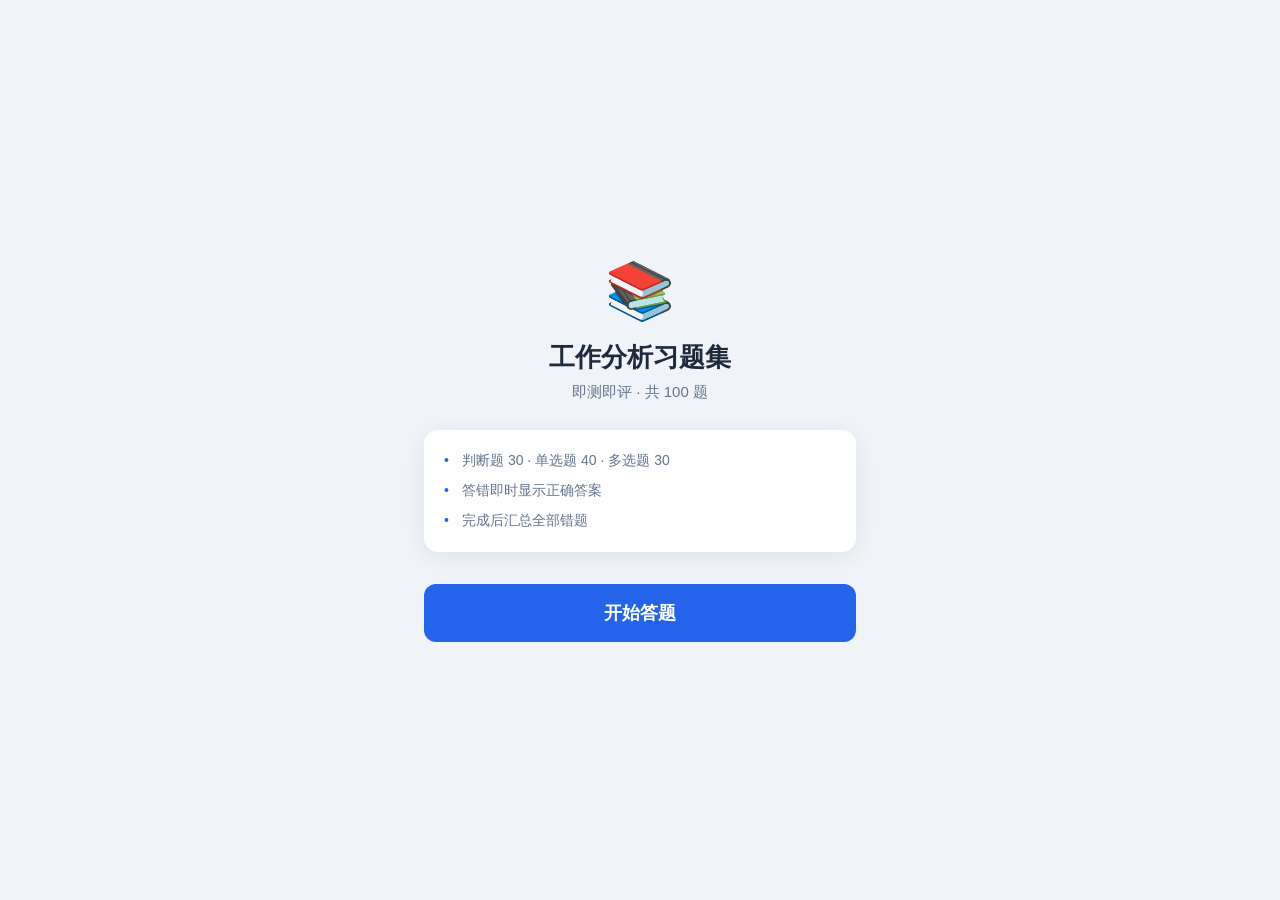
==== index.html @ 5bb1fda7 "Initial commit: work analysis mobile quiz app" ====
<!DOCTYPE html>
<html lang="zh-CN">
<head>
  <meta charset="UTF-8">
  <meta name="viewport" content="width=device-width, initial-scale=1.0, maximum-scale=1.0, user-scalable=no">
  <meta name="apple-mobile-web-app-capable" content="yes">
  <meta name="theme-color" content="#2563eb">
  <title>工作分析 · 即测即评</title>
  <link rel="stylesheet" href="css/app.css">
</head>
<body>
  <div id="app">
    <!-- 首页 -->
    <section id="screen-home" class="screen active">
      <div class="hero">
        <div class="hero-icon">📚</div>
        <h1>工作分析习题集</h1>
        <p class="subtitle">即测即评 · 共 100 题</p>
        <ul class="info-list">
          <li>判断题 30 · 单选题 40 · 多选题 30</li>
          <li>答错即时显示正确答案</li>
          <li>完成后汇总全部错题</li>
        </ul>
        <button id="btn-start" class="btn btn-primary btn-lg">开始答题</button>
      </div>
    </section>

    <!-- 答题页 -->
    <section id="screen-quiz" class="screen">
      <header class="quiz-header">
        <div class="progress-wrap">
          <div class="progress-bar">
            <div id="progress-fill" class="progress-fill"></div>
          </div>
          <span id="progress-text" class="progress-text">1 / 100</span>
        </div>
        <div class="meta-row">
          <span id="q-type" class="badge">单选题</span>
          <span id="q-chapter" class="chapter"></span>
        </div>
      </header>

      <main class="quiz-body">
        <h2 id="q-stem" class="question-stem"></h2>
        <div id="options" class="options"></div>
      </main>

      <footer class="quiz-footer">
        <button id="btn-submit" class="btn btn-primary" disabled>确认答案</button>
      </footer>
    </section>

    <!-- 答错弹层 -->
    <div id="modal-wrong" class="modal hidden">
      <div class="modal-backdrop"></div>
      <div class="modal-card wrong-card">
        <div class="modal-icon">✗</div>
        <h3>回答错误</h3>
        <div class="answer-compare">
          <p><strong>你的答案：</strong><span id="wrong-user-answer"></span></p>
          <p><strong>正确答案：</strong><span id="wrong-correct-answer" class="correct-text"></span></p>
        </div>
        <button id="btn-wrong-next" class="btn btn-primary">继续下一题</button>
      </div>
    </div>

    <!-- 答对提示 -->
    <div id="toast-correct" class="toast hidden">
      <span>✓ 回答正确</span>
    </div>

    <!-- 结果页 -->
    <section id="screen-result" class="screen">
      <div class="result-hero">
        <div id="result-score-circle" class="score-circle">
          <span id="result-score">0</span>
          <small>分</small>
        </div>
        <h2>答题完成</h2>
        <p id="result-summary" class="result-summary"></p>
      </div>

      <div id="wrong-section" class="wrong-section hidden">
        <h3>错题汇总（<span id="wrong-count">0</span> 题）</h3>
        <div id="wrong-list" class="wrong-list"></div>
      </div>

      <div id="perfect-msg" class="perfect-msg hidden">
        <div class="perfect-icon">🎉</div>
        <p>全部答对，太棒了！</p>
      </div>

      <button id="btn-restart" class="btn btn-primary btn-lg">重新答题</button>
    </section>
  </div>

  <script src="data/questions.js"></script>
  <script src="js/app.js"></script>
</body>
</html>
---- css/app.css ----
*, *::before, *::after { box-sizing: border-box; margin: 0; padding: 0; }

:root {
  --primary: #2563eb;
  --primary-dark: #1d4ed8;
  --success: #16a34a;
  --danger: #dc2626;
  --bg: #f0f4f8;
  --card: #ffffff;
  --text: #1e293b;
  --text-muted: #64748b;
  --border: #e2e8f0;
  --radius: 14px;
  --shadow: 0 4px 24px rgba(15, 23, 42, 0.08);
}

html, body {
  height: 100%;
  font-family: -apple-system, BlinkMacSystemFont, "Segoe UI", "PingFang SC", "Hiragino Sans GB", "Microsoft YaHei", sans-serif;
  background: var(--bg);
  color: var(--text);
  -webkit-tap-highlight-color: transparent;
  overscroll-behavior: none;
}

#app {
  min-height: 100vh;
  max-width: 480px;
  margin: 0 auto;
  position: relative;
}

.screen {
  display: none;
  min-height: 100vh;
  flex-direction: column;
}

.screen.active {
  display: flex;
}

/* ── Home ── */
.hero {
  flex: 1;
  display: flex;
  flex-direction: column;
  align-items: center;
  justify-content: center;
  padding: 32px 24px;
  text-align: center;
}

.hero-icon { font-size: 56px; margin-bottom: 16px; }

.hero h1 {
  font-size: 26px;
  font-weight: 700;
  margin-bottom: 8px;
}

.subtitle {
  color: var(--text-muted);
  font-size: 15px;
  margin-bottom: 28px;
}

.info-list {
  list-style: none;
  text-align: left;
  background: var(--card);
  border-radius: var(--radius);
  padding: 16px 20px;
  margin-bottom: 32px;
  width: 100%;
  box-shadow: var(--shadow);
}

.info-list li {
  font-size: 14px;
  color: var(--text-muted);
  padding: 6px 0;
  padding-left: 18px;
  position: relative;
}

.info-list li::before {
  content: "•";
  position: absolute;
  left: 0;
  color: var(--primary);
}

/* ── Buttons ── */
.btn {
  display: inline-flex;
  align-items: center;
  justify-content: center;
  border: none;
  border-radius: 12px;
  font-size: 16px;
  font-weight: 600;
  cursor: pointer;
  transition: transform 0.1s, opacity 0.15s;
  -webkit-user-select: none;
  user-select: none;
}

.btn:active { transform: scale(0.97); }
.btn:disabled { opacity: 0.45; cursor: not-allowed; transform: none; }

.btn-primary {
  background: var(--primary);
  color: #fff;
  width: 100%;
  padding: 15px 24px;
}

.btn-primary:not(:disabled):hover { background: var(--primary-dark); }
.btn-lg { font-size: 18px; padding: 17px 32px; }

/* ── Quiz Header ── */
.quiz-header {
  padding: 16px 20px 12px;
  background: var(--card);
  border-bottom: 1px solid var(--border);
  position: sticky;
  top: 0;
  z-index: 10;
}

.progress-wrap {
  display: flex;
  align-items: center;
  gap: 12px;
  margin-bottom: 10px;
}

.progress-bar {
  flex: 1;
  height: 6px;
  background: var(--border);
  border-radius: 99px;
  overflow: hidden;
}

.progress-fill {
  height: 100%;
  background: var(--primary);
  border-radius: 99px;
  transition: width 0.3s ease;
  width: 1%;
}

.progress-text {
  font-size: 13px;
  color: var(--text-muted);
  white-space: nowrap;
  min-width: 52px;
  text-align: right;
}

.meta-row {
  display: flex;
  align-items: center;
  gap: 8px;
}

.badge {
  font-size: 12px;
  font-weight: 600;
  padding: 3px 10px;
  border-radius: 99px;
  background: #dbeafe;
  color: var(--primary);
}

.chapter {
  font-size: 12px;
  color: var(--text-muted);
  overflow: hidden;
  text-overflow: ellipsis;
  white-space: nowrap;
}

/* ── Quiz Body ── */
.quiz-body {
  flex: 1;
  padding: 20px;
  overflow-y: auto;
}

.question-stem {
  font-size: 17px;
  line-height: 1.65;
  font-weight: 500;
  margin-bottom: 24px;
}

.options {
  display: flex;
  flex-direction: column;
  gap: 10px;
}

.option-btn {
  display: flex;
  align-items: flex-start;
  gap: 12px;
  width: 100%;
  padding: 14px 16px;
  background: var(--card);
  border: 2px solid var(--border);
  border-radius: var(--radius);
  font-size: 15px;
  line-height: 1.5;
  text-align: left;
  cursor: pointer;
  transition: border-color 0.15s, background 0.15s;
  color: var(--text);
}

.option-btn .opt-key {
  flex-shrink: 0;
  width: 28px;
  height: 28px;
  border-radius: 50%;
  background: var(--bg);
  display: flex;
  align-items: center;
  justify-content: center;
  font-size: 13px;
  font-weight: 700;
  color: var(--text-muted);
  transition: background 0.15s, color 0.15s;
}

.option-btn.selected {
  border-color: var(--primary);
  background: #eff6ff;
}

.option-btn.selected .opt-key {
  background: var(--primary);
  color: #fff;
}

.option-btn.correct-flash {
  border-color: var(--success);
  background: #f0fdf4;
}

.option-judge {
  justify-content: center;
  font-size: 17px;
  font-weight: 600;
  padding: 18px;
}

/* ── Quiz Footer ── */
.quiz-footer {
  padding: 16px 20px 24px;
  background: var(--card);
  border-top: 1px solid var(--border);
}

/* ── Modal ── */
.modal {
  position: fixed;
  inset: 0;
  z-index: 100;
  display: flex;
  align-items: center;
  justify-content: center;
  padding: 24px;
}

.modal.hidden { display: none; }

.modal-backdrop {
  position: absolute;
  inset: 0;
  background: rgba(15, 23, 42, 0.5);
}

.modal-card {
  position: relative;
  background: var(--card);
  border-radius: 20px;
  padding: 28px 24px;
  width: 100%;
  max-width: 360px;
  box-shadow: 0 20px 60px rgba(15, 23, 42, 0.2);
  text-align: center;
}

.modal-icon {
  width: 56px;
  height: 56px;
  border-radius: 50%;
  background: #fee2e2;
  color: var(--danger);
  font-size: 28px;
  display: flex;
  align-items: center;
  justify-content: center;
  margin: 0 auto 16px;
  font-weight: 700;
}

.modal-card h3 {
  font-size: 20px;
  margin-bottom: 16px;
}

.answer-compare {
  text-align: left;
  background: var(--bg);
  border-radius: 12px;
  padding: 14px 16px;
  margin-bottom: 20px;
  font-size: 14px;
  line-height: 1.8;
}

.correct-text { color: var(--success); font-weight: 600; }

/* ── Toast ── */
.toast {
  position: fixed;
  top: 50%;
  left: 50%;
  transform: translate(-50%, -50%);
  background: rgba(22, 163, 74, 0.95);
  color: #fff;
  padding: 16px 32px;
  border-radius: 99px;
  font-size: 17px;
  font-weight: 600;
  z-index: 200;
  pointer-events: none;
  animation: fadeInOut 1.2s ease forwards;
}

.toast.hidden { display: none; }

@keyframes fadeInOut {
  0%   { opacity: 0; transform: translate(-50%, -50%) scale(0.85); }
  15%  { opacity: 1; transform: translate(-50%, -50%) scale(1); }
  75%  { opacity: 1; }
  100% { opacity: 0; }
}

/* ── Result ── */
.result-hero {
  text-align: center;
  padding: 40px 24px 24px;
}

.score-circle {
  width: 120px;
  height: 120px;
  border-radius: 50%;
  background: linear-gradient(135deg, var(--primary), #7c3aed);
  color: #fff;
  display: flex;
  flex-direction: column;
  align-items: center;
  justify-content: center;
  margin: 0 auto 20px;
  box-shadow: 0 8px 32px rgba(37, 99, 235, 0.35);
}

.score-circle span { font-size: 42px; font-weight: 800; line-height: 1; }
.score-circle small { font-size: 14px; opacity: 0.85; }

.result-hero h2 { font-size: 22px; margin-bottom: 8px; }

.result-summary {
  color: var(--text-muted);
  font-size: 15px;
  margin-bottom: 8px;
}

.wrong-section {
  padding: 0 20px 16px;
}

.wrong-section h3 {
  font-size: 16px;
  margin-bottom: 12px;
  color: var(--danger);
}

.wrong-list {
  display: flex;
  flex-direction: column;
  gap: 12px;
  max-height: 50vh;
  overflow-y: auto;
  margin-bottom: 20px;
}

.wrong-item {
  background: var(--card);
  border-radius: var(--radius);
  padding: 14px 16px;
  border-left: 4px solid var(--danger);
  box-shadow: var(--shadow);
}

.wrong-item .wi-num {
  font-size: 12px;
  color: var(--text-muted);
  margin-bottom: 4px;
}

.wrong-item .wi-stem {
  font-size: 14px;
  line-height: 1.55;
  margin-bottom: 8px;
}

.wrong-item .wi-answers {
  font-size: 13px;
  line-height: 1.7;
}

.wi-wrong { color: var(--danger); }
.wi-right { color: var(--success); font-weight: 600; }

.perfect-msg {
  text-align: center;
  padding: 24px;
}

.perfect-icon { font-size: 48px; margin-bottom: 8px; }
.perfect-msg p { font-size: 18px; font-weight: 600; color: var(--success); }

#screen-result .btn-restart,
#screen-result #btn-restart {
  margin: 0 20px 32px;
  width: calc(100% - 40px);
}

.hidden { display: none !important; }
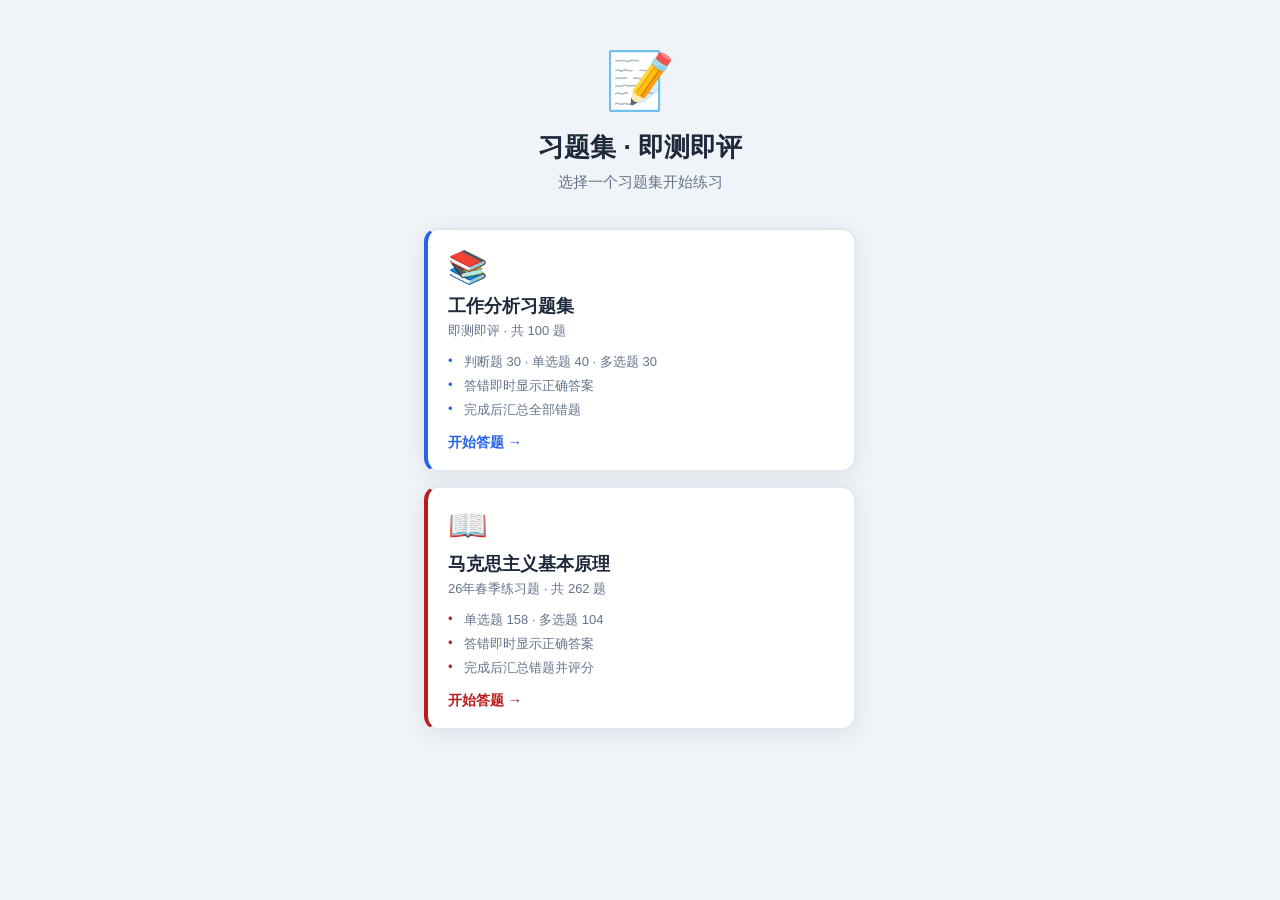
==== commit e0a36dc9: "Merge both quiz sets into a unified hub with shared quiz flow." ====
--- a/index.html
+++ b/index.html
@@ -5,29 +5,25 @@
   <meta name="viewport" content="width=device-width, initial-scale=1.0, maximum-scale=1.0, user-scalable=no">
   <meta name="apple-mobile-web-app-capable" content="yes">
   <meta name="theme-color" content="#2563eb">
-  <title>工作分析 · 即测即评</title>
+  <title>习题集 · 即测即评</title>
   <link rel="stylesheet" href="css/app.css">
 </head>
-<body>
+<body data-theme="blue">
   <div id="app">
-    <!-- 首页 -->
-    <section id="screen-home" class="screen active">
-      <div class="hero">
-        <div class="hero-icon">📚</div>
-        <h1>工作分析习题集</h1>
-        <p class="subtitle">即测即评 · 共 100 题</p>
-        <ul class="info-list">
-          <li>判断题 30 · 单选题 40 · 多选题 30</li>
-          <li>答错即时显示正确答案</li>
-          <li>完成后汇总全部错题</li>
-        </ul>
-        <button id="btn-start" class="btn btn-primary btn-lg">开始答题</button>
+    <!-- 选题首页 -->
+    <section id="screen-hub" class="screen active">
+      <div class="hero hub-hero">
+        <div class="hero-icon">📝</div>
+        <h1>习题集 · 即测即评</h1>
+        <p class="subtitle">选择一个习题集开始练习</p>
+        <div id="quiz-cards" class="quiz-cards"></div>
       </div>
     </section>
 
     <!-- 答题页 -->
     <section id="screen-quiz" class="screen">
       <header class="quiz-header">
+        <button id="btn-back-hub" class="btn-back" type="button">← 返回</button>
         <div class="progress-wrap">
           <div class="progress-bar">
             <div id="progress-fill" class="progress-fill"></div>
@@ -36,6 +32,9 @@
         </div>
         <div class="meta-row">
           <span id="q-type" class="badge">单选题</span>
+          <span id="quiz-title" class="chapter"></span>
+        </div>
+        <div class="meta-row">
           <span id="q-chapter" class="chapter"></span>
         </div>
       </header>
@@ -77,6 +76,7 @@
           <small>分</small>
         </div>
         <h2>答题完成</h2>
+        <p id="result-set-name" class="result-set-name"></p>
         <p id="result-summary" class="result-summary"></p>
       </div>
 
@@ -91,10 +91,13 @@
       </div>
 
       <button id="btn-restart" class="btn btn-primary btn-lg">重新答题</button>
+      <button id="btn-back-hub-result" class="btn btn-secondary btn-lg">返回选题</button>
     </section>
   </div>
 
   <script src="data/questions.js"></script>
+  <script src="data/marxism-questions.js"></script>
+  <script src="data/quiz-sets.js"></script>
   <script src="js/app.js"></script>
 </body>
 </html>
--- a/css/app.css
+++ b/css/app.css
@@ -14,6 +14,25 @@
   --shadow: 0 4px 24px rgba(15, 23, 42, 0.08);
 }
 
+body[data-theme="red"] {
+  --primary: #b91c1c;
+  --primary-dark: #991b1b;
+}
+
+body[data-theme="red"] .badge {
+  background: #fee2e2;
+  color: var(--primary);
+}
+
+body[data-theme="red"] .option-btn.selected {
+  background: #fef2f2;
+}
+
+body[data-theme="red"] .score-circle {
+  background: linear-gradient(135deg, var(--primary), #7f1d1d);
+  box-shadow: 0 8px 32px rgba(185, 28, 28, 0.35);
+}
+
 html, body {
   height: 100%;
   font-family: -apple-system, BlinkMacSystemFont, "Segoe UI", "PingFang SC", "Hiragino Sans GB", "Microsoft YaHei", sans-serif;
@@ -89,6 +108,128 @@
   position: absolute;
   left: 0;
   color: var(--primary);
+}
+
+/* ── Hub ── */
+.hub-hero {
+  justify-content: flex-start;
+  padding-top: 48px;
+}
+
+.quiz-cards {
+  display: flex;
+  flex-direction: column;
+  gap: 14px;
+  width: 100%;
+  margin-top: 8px;
+}
+
+.quiz-card {
+  display: flex;
+  flex-direction: column;
+  align-items: flex-start;
+  width: 100%;
+  padding: 18px 20px;
+  background: var(--card);
+  border: 2px solid var(--border);
+  border-radius: var(--radius);
+  box-shadow: var(--shadow);
+  text-align: left;
+  cursor: pointer;
+  transition: border-color 0.15s, transform 0.1s;
+  color: var(--text);
+}
+
+.quiz-card:active {
+  transform: scale(0.98);
+}
+
+.quiz-card-blue {
+  border-left: 4px solid #2563eb;
+}
+
+.quiz-card-red {
+  border-left: 4px solid #b91c1c;
+}
+
+.quiz-card .card-icon {
+  font-size: 32px;
+  margin-bottom: 8px;
+}
+
+.quiz-card h2 {
+  font-size: 18px;
+  font-weight: 700;
+  margin-bottom: 4px;
+}
+
+.quiz-card p {
+  font-size: 13px;
+  color: var(--text-muted);
+  margin-bottom: 10px;
+}
+
+.quiz-card ul {
+  list-style: none;
+  margin-bottom: 12px;
+  width: 100%;
+}
+
+.quiz-card li {
+  font-size: 13px;
+  color: var(--text-muted);
+  padding: 3px 0 3px 16px;
+  position: relative;
+}
+
+.quiz-card li::before {
+  content: "•";
+  position: absolute;
+  left: 0;
+  color: var(--primary);
+}
+
+.quiz-card-red li::before {
+  color: #b91c1c;
+}
+
+.card-action {
+  font-size: 14px;
+  font-weight: 600;
+  color: var(--primary);
+}
+
+.quiz-card-red .card-action {
+  color: #b91c1c;
+}
+
+.btn-back {
+  border: none;
+  background: none;
+  color: var(--text-muted);
+  font-size: 14px;
+  padding: 0 0 10px;
+  cursor: pointer;
+}
+
+.btn-secondary {
+  background: var(--card);
+  color: var(--text);
+  border: 2px solid var(--border);
+  width: calc(100% - 40px);
+  margin: 0 20px 32px;
+  padding: 15px 24px;
+}
+
+.result-set-name {
+  font-size: 14px;
+  color: var(--primary);
+  font-weight: 600;
+  margin-bottom: 4px;
+}
+
+#screen-result #btn-restart {
+  margin-bottom: 12px;
 }
 
 /* ── Buttons ── */
@@ -443,4 +584,16 @@
   width: calc(100% - 40px);
 }
 
+.link-other {
+  display: inline-block;
+  margin-top: 20px;
+  font-size: 14px;
+  color: var(--text-muted);
+  text-decoration: none;
+}
+
+.link-other:active {
+  color: var(--primary);
+}
+
 .hidden { display: none !important; }
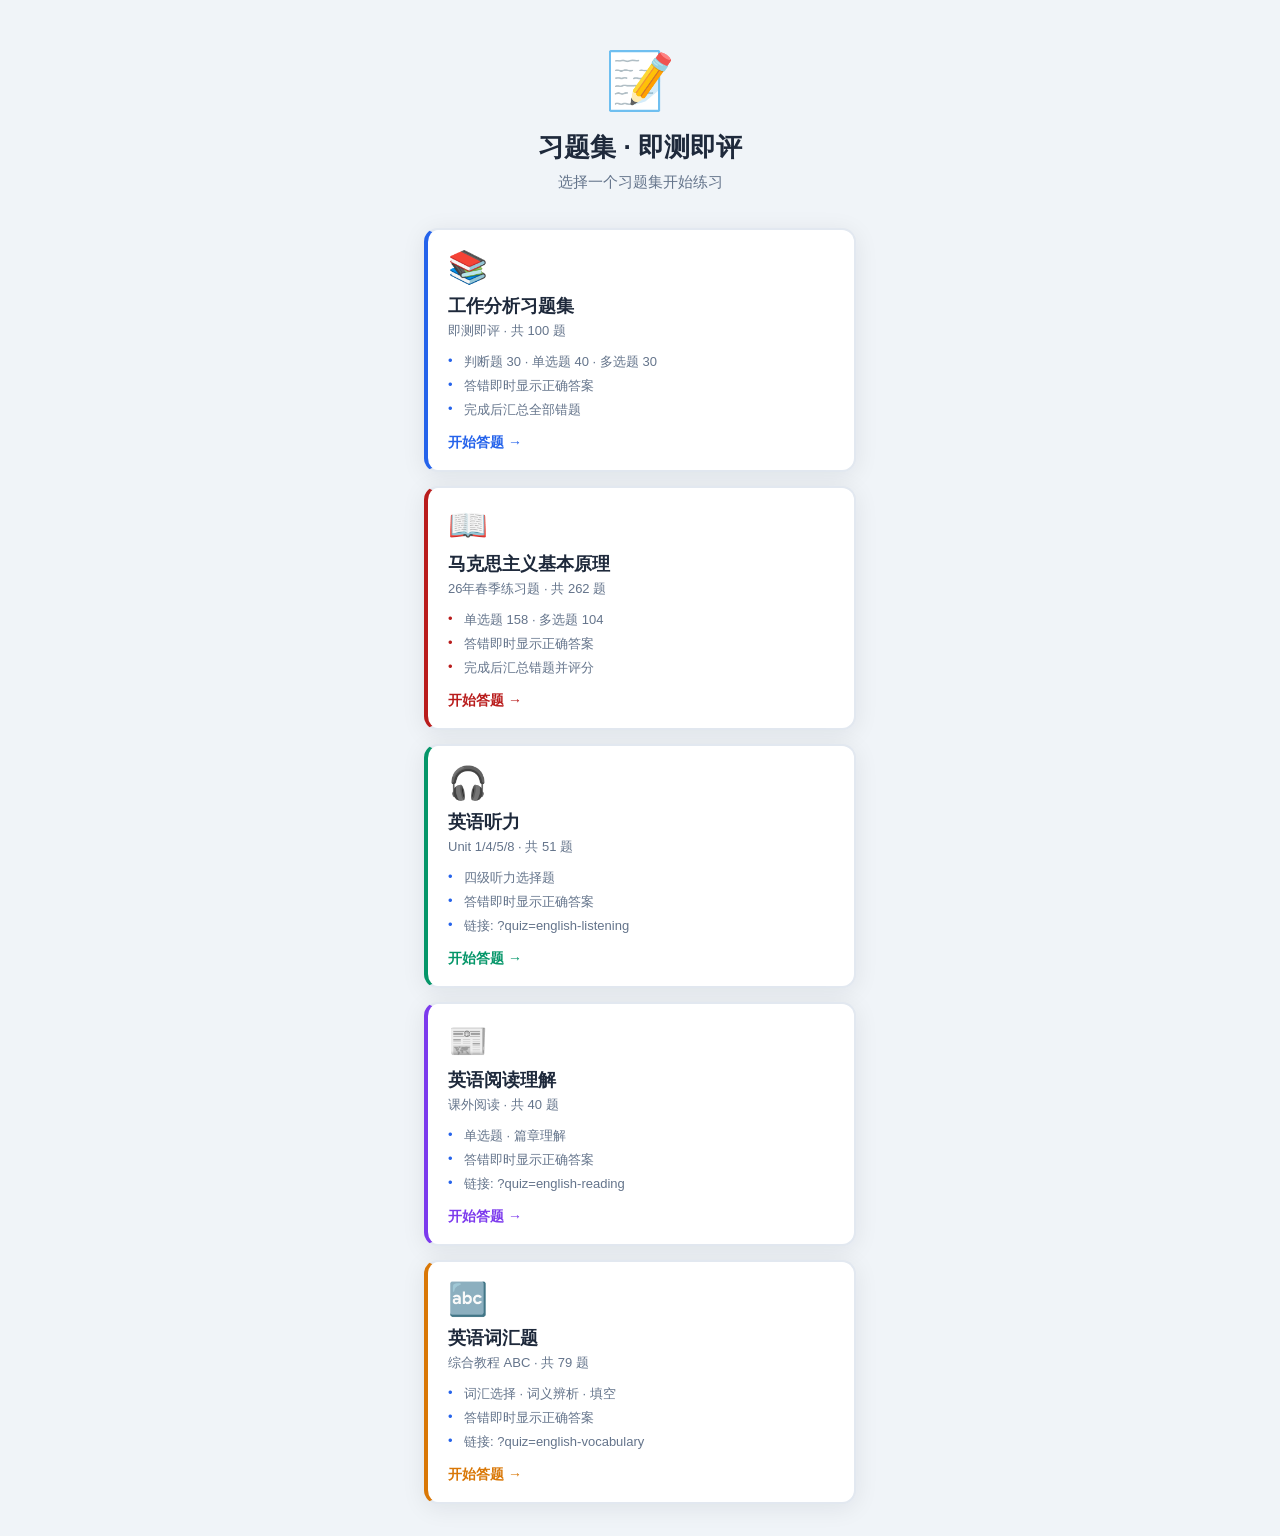
==== commit 07d1cf6d: "Add English listening, reading, and vocabulary quizzes for GitHub Pages access. Parse three PDFs int" ====
--- a/index.html
+++ b/index.html
@@ -97,6 +97,9 @@
 
   <script src="data/questions.js"></script>
   <script src="data/marxism-questions.js"></script>
+  <script src="data/english-listening.js"></script>
+  <script src="data/english-reading.js"></script>
+  <script src="data/english-vocabulary.js"></script>
   <script src="data/quiz-sets.js"></script>
   <script src="js/app.js"></script>
 </body>
--- a/css/app.css
+++ b/css/app.css
@@ -19,6 +19,21 @@
   --primary-dark: #991b1b;
 }
 
+body[data-theme="green"] {
+  --primary: #059669;
+  --primary-dark: #047857;
+}
+
+body[data-theme="purple"] {
+  --primary: #7c3aed;
+  --primary-dark: #6d28d9;
+}
+
+body[data-theme="amber"] {
+  --primary: #d97706;
+  --primary-dark: #b45309;
+}
+
 body[data-theme="red"] .badge {
   background: #fee2e2;
   color: var(--primary);
@@ -152,6 +167,18 @@
   border-left: 4px solid #b91c1c;
 }
 
+.quiz-card-green {
+  border-left: 4px solid #059669;
+}
+
+.quiz-card-purple {
+  border-left: 4px solid #7c3aed;
+}
+
+.quiz-card-amber {
+  border-left: 4px solid #d97706;
+}
+
 .quiz-card .card-icon {
   font-size: 32px;
   margin-bottom: 8px;
@@ -201,6 +228,30 @@
 
 .quiz-card-red .card-action {
   color: #b91c1c;
+}
+
+.quiz-card-green .card-action { color: #059669; }
+.quiz-card-purple .card-action { color: #7c3aed; }
+.quiz-card-amber .card-action { color: #d97706; }
+
+body[data-theme="green"] .badge,
+body[data-theme="purple"] .badge,
+body[data-theme="amber"] .badge {
+  background: color-mix(in srgb, var(--primary) 12%, white);
+  color: var(--primary);
+}
+
+body[data-theme="green"] .option-btn.selected,
+body[data-theme="purple"] .option-btn.selected,
+body[data-theme="amber"] .option-btn.selected {
+  background: color-mix(in srgb, var(--primary) 8%, white);
+}
+
+body[data-theme="green"] .score-circle,
+body[data-theme="purple"] .score-circle,
+body[data-theme="amber"] .score-circle {
+  background: linear-gradient(135deg, var(--primary), var(--primary-dark));
+  box-shadow: 0 8px 32px color-mix(in srgb, var(--primary) 35%, transparent);
 }
 
 .btn-back {
